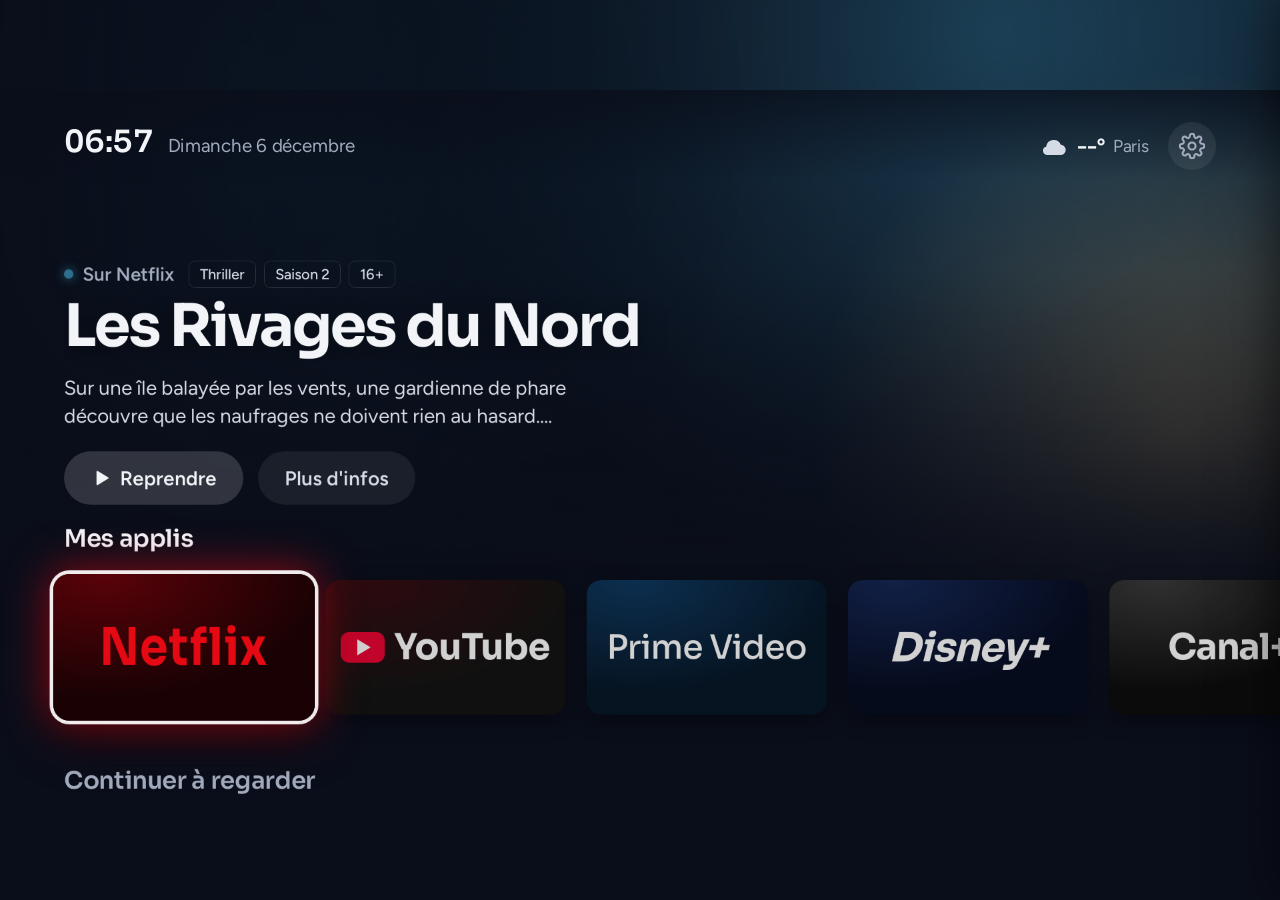
==== tv-launcher/index.html @ 3f5275b5 "Ajoute l'écran d'accueil TV (version web) et le guide Android TV Co-Authored-By: Claude Opus 5.5 <no" ====
<!doctype html>
<html lang="fr">
<head>
<meta charset="utf-8">
<meta name="viewport" content="width=device-width, initial-scale=1">
<title>Accueil TV</title>
<link rel="preconnect" href="https://fonts.googleapis.com">
<link rel="preconnect" href="https://fonts.gstatic.com" crossorigin>
<link href="https://fonts.googleapis.com/css2?family=Figtree:wght@400;500;600;700&family=Sora:wght@500;600;700&display=swap" rel="stylesheet">
<link rel="stylesheet" href="style.css">
</head>
<body>
  <!-- Lumière ambiante : prend les couleurs de l'élément sélectionné -->
  <div class="ambient" aria-hidden="true">
    <div class="blob b1"></div><div class="blob b2"></div><div class="blob b3"></div>
    <div class="ambient-veil"></div>
  </div>

  <div class="stage" id="stage">
    <header class="topbar">
      <div class="clock">
        <span class="time" id="time">--:--</span>
        <span class="date" id="date"></span>
      </div>
      <div class="topbar-right">
        <div class="weather" id="weather" title="Météo">
          <span class="weather-icon" id="weatherIcon"></span>
          <span class="weather-temp" id="weatherTemp">--°</span>
          <span class="weather-city" id="weatherCity"></span>
        </div>
        <button class="icon-btn focusable" id="settingsBtn" data-row="0" data-col="0" aria-label="Paramètres">
          <svg viewBox="0 0 24 24" width="40" height="40" fill="none" stroke="currentColor" stroke-width="1.8" stroke-linecap="round" stroke-linejoin="round"><circle cx="12" cy="12" r="3.2"/><path d="M19.4 15a1.7 1.7 0 0 0 .3 1.8l.1.1a2 2 0 1 1-2.8 2.8l-.1-.1a1.7 1.7 0 0 0-1.8-.3 1.7 1.7 0 0 0-1 1.5V21a2 2 0 1 1-4 0v-.1a1.7 1.7 0 0 0-1.1-1.5 1.7 1.7 0 0 0-1.8.3l-.1.1a2 2 0 1 1-2.8-2.8l.1-.1a1.7 1.7 0 0 0 .3-1.8 1.7 1.7 0 0 0-1.5-1H3a2 2 0 1 1 0-4h.1a1.7 1.7 0 0 0 1.5-1.1 1.7 1.7 0 0 0-.3-1.8l-.1-.1a2 2 0 1 1 2.8-2.8l.1.1a1.7 1.7 0 0 0 1.8.3H9a1.7 1.7 0 0 0 1-1.5V3a2 2 0 1 1 4 0v.1a1.7 1.7 0 0 0 1 1.5 1.7 1.7 0 0 0 1.8-.3l.1-.1a2 2 0 1 1 2.8 2.8l-.1.1a1.7 1.7 0 0 0-.3 1.8V9a1.7 1.7 0 0 0 1.5 1H21a2 2 0 1 1 0 4h-.1a1.7 1.7 0 0 0-1.5 1z"/></svg>
        </button>
      </div>
    </header>

    <main class="scroller" id="scroller">
      <section class="hero" id="hero">
        <div class="hero-text" id="heroText">
          <div class="hero-meta"><p class="hero-source" id="heroSource"></p><div class="hero-tags" id="heroTags"></div></div>
          <h1 class="hero-title" id="heroTitle"></h1>
          <p class="hero-desc" id="heroDesc"></p>
        </div>
        <div class="hero-actions">
          <button class="btn btn-primary focusable" id="heroPlay" data-row="1" data-col="0">
            <svg viewBox="0 0 24 24" width="30" height="30" fill="currentColor"><path d="M7 4.5v15a1 1 0 0 0 1.5.86l12.5-7.5a1 1 0 0 0 0-1.72L8.5 3.64A1 1 0 0 0 7 4.5z"/></svg>
            <span id="heroPlayLabel">Regarder</span>
          </button>
          <button class="btn btn-ghost focusable" id="heroMore" data-row="1" data-col="1">Plus d'infos</button>
        </div>
      </section>

      <div id="rows"></div>
    </main>
  </div>

  <!-- Panneau paramètres -->
  <aside class="settings" id="settings" aria-hidden="true">
    <h2>Paramètres</h2>
    <ul id="settingsList"></ul>
    <p class="settings-hint">Flèches pour choisir, OK pour modifier, Retour pour fermer.</p>
  </aside>

  <!-- Fiche détail -->
  <div class="details" id="details" aria-hidden="true">
    <div class="details-card">
      <h2 id="detailsTitle"></h2>
      <p id="detailsDesc"></p>
      <p class="details-hint">Appuyez sur Retour pour fermer.</p>
    </div>
  </div>

  <div class="toast" id="toast" role="status"></div>

  <script src="data.js"></script>
  <script src="app.js"></script>
</body>
</html>
---- tv-launcher/style.css ----
:root {
  --night: #0A0E1A;
  --night-2: #121829;
  --ink: #F2F4F8;
  --muted: #A3ACBF;
  --line: rgba(255,255,255,.14);
  --glass: rgba(255,255,255,.07);
  --c1: #2E6F8E; --c2: #0E2A3B; --c3: #C7A46B;   /* couleurs ambiantes, pilotées en JS */
  --safe: 96px;                                  /* zone de sécurité TV (5 %) */
  --ease: cubic-bezier(.2,.8,.2,1);
  --dur: 260ms;
  --display: 'Sora', 'Segoe UI', Roboto, system-ui, sans-serif;
  --text: 'Figtree', 'Segoe UI', Roboto, system-ui, sans-serif;
}
* { box-sizing: border-box; margin: 0; padding: 0; }
html, body { width: 100%; height: 100%; overflow: hidden; background: var(--night); color: var(--ink); }
body { font-family: var(--text); -webkit-font-smoothing: antialiased; cursor: default; }
button { font: inherit; color: inherit; background: none; border: 0; cursor: pointer; }
.reduce-motion * { transition-duration: 0ms !important; animation: none !important; }

/* ---------- Lumière ambiante ---------- */
.ambient { position: fixed; inset: 0; overflow: hidden; background: var(--night); }
.blob {
  position: absolute; border-radius: 50%;
  background: radial-gradient(circle at center, currentColor 0%, transparent 68%);
  opacity: .75; transition: color 900ms var(--ease);
  will-change: transform;
}
.b1 { color: var(--c1); width: 95vw; height: 95vw; left: 30vw; top: -45vw; animation: drift1 38s ease-in-out infinite alternate; }
.b2 { color: var(--c3); width: 60vw; height: 60vw; left: 62vw; top: 4vw; opacity: .45; animation: drift2 46s ease-in-out infinite alternate; }
.b3 { color: var(--c2); width: 80vw; height: 80vw; left: -20vw; top: -30vw; opacity: .9; animation: drift3 52s ease-in-out infinite alternate; }
@keyframes drift1 { to { transform: translate(-8vw, 6vw) scale(1.08); } }
@keyframes drift2 { to { transform: translate(-6vw, 10vw) scale(.9); } }
@keyframes drift3 { to { transform: translate(10vw, 4vw) scale(1.1); } }
.ambient-veil {
  position: absolute; inset: 0;
  background:
    linear-gradient(90deg, rgba(10,14,26,.92) 0%, rgba(10,14,26,.55) 45%, rgba(10,14,26,.15) 100%),
    linear-gradient(180deg, rgba(10,14,26,0) 30%, rgba(10,14,26,.85) 62%, var(--night) 85%);
}

/* ---------- Scène 1920×1080 mise à l'échelle ---------- */
.stage {
  position: absolute; left: 50%; top: 50%;
  width: 1920px; height: 1080px;
  transform-origin: center; transform: translate(-50%, -50%) scale(var(--scale, 1));
  overflow: hidden;
}

/* ---------- Barre du haut ---------- */
.topbar {
  position: absolute; z-index: 5; top: 0; left: 0; right: 0; height: 132px;
  padding: 48px var(--safe) 0; display: flex; align-items: flex-start; justify-content: space-between;
  background: linear-gradient(180deg, rgba(10,14,26,.75), rgba(10,14,26,0));
  transition: background 400ms;
}
.stage.scrolled .topbar { background: linear-gradient(180deg, var(--night) 0%, rgba(10,14,26,.94) 70%, rgba(10,14,26,0) 100%); height: 170px; }
.clock { display: flex; align-items: baseline; gap: 22px; }
.time { font-family: var(--display); font-size: 46px; font-weight: 600; letter-spacing: -.01em; font-variant-numeric: tabular-nums; }
.date { font-size: 28px; color: var(--muted); }
.topbar-right { display: flex; align-items: center; gap: 28px; }
.weather { display: flex; align-items: center; gap: 12px; font-size: 30px; }
.weather-icon { width: 46px; height: 46px; display: grid; place-items: center; }
.weather-icon svg { width: 46px; height: 46px; }
.weather-temp { font-family: var(--display); font-weight: 600; font-variant-numeric: tabular-nums; }
.weather-city { color: var(--muted); font-size: 26px; }
.icon-btn {
  width: 72px; height: 72px; border-radius: 50%; display: grid; place-items: center;
  background: var(--glass); color: var(--muted);
  transition: transform var(--dur) var(--ease), background var(--dur), color var(--dur), box-shadow var(--dur);
}
.icon-btn.focused { background: var(--ink); color: var(--night); transform: scale(1.12); box-shadow: 0 0 0 6px rgba(255,255,255,.18), 0 12px 40px rgba(0,0,0,.5); }

/* ---------- Zone défilante ---------- */
.scroller { position: absolute; inset: 0; transition: transform 420ms var(--ease); will-change: transform; }

/* ---------- Bannière ---------- */
.hero { height: 650px; padding: 0 var(--safe) 28px; display: flex; flex-direction: column; justify-content: flex-end; transition: opacity 400ms; }
.hero-text { max-width: 1000px; transition: opacity 220ms, transform 220ms var(--ease); }
.hero-text.swap { opacity: 0; transform: translateY(8px); }
.hero-meta { display: flex; align-items: center; gap: 22px; margin-bottom: 14px; }
.hero-source { font-size: 28px; font-weight: 600; color: var(--muted); display: flex; align-items: center; gap: 14px; }
.hero-source .dot { width: 14px; height: 14px; border-radius: 50%; background: var(--c1); box-shadow: 0 0 16px var(--c1); }
.hero-title {
  font-family: var(--display); font-weight: 700; font-size: 88px; line-height: 1;
  letter-spacing: -.035em; margin-bottom: 20px; text-wrap: balance;
  display: -webkit-box; -webkit-line-clamp: 2; -webkit-box-orient: vertical; overflow: hidden; padding-bottom: .08em;
  text-shadow: 0 6px 40px rgba(0,0,0,.35);
}
.hero-desc { font-size: 30px; line-height: 1.4; color: #D6DBE6; max-width: 40ch;
  display: -webkit-box; -webkit-line-clamp: 2; -webkit-box-orient: vertical; overflow: hidden; }
.hero-tags { display: flex; gap: 12px; flex-wrap: wrap; }
.tag { font-size: 22px; font-weight: 500; padding: 6px 16px; border-radius: 10px; border: 1.5px solid var(--line); color: #D6DBE6; }
.hero-actions { display: flex; gap: 22px; margin-top: 32px; }
.btn {
  height: 80px; padding: 0 40px; border-radius: 40px; font-size: 30px; font-weight: 600;
  display: inline-flex; align-items: center; gap: 14px;
  transition: transform var(--dur) var(--ease), background var(--dur), color var(--dur), box-shadow var(--dur);
}
.btn-primary { background: rgba(255,255,255,.16); }
.btn-ghost { background: rgba(255,255,255,.07); color: #D6DBE6; }
.btn.focused { background: var(--ink); color: var(--night); transform: scale(1.08); box-shadow: 0 0 0 6px rgba(255,255,255,.16), 0 16px 48px rgba(0,0,0,.5); }

/* ---------- Rangées ---------- */
.row { padding: 0 0 46px; }
.row-title { font-family: var(--display); font-size: 36px; font-weight: 600; padding: 0 var(--safe); margin-bottom: 22px; letter-spacing: -.01em; transition: color var(--dur); color: var(--muted); }
.row.active .row-title { color: var(--ink); }
.row-title { transition: color var(--dur), opacity 300ms; }
.row.above .row-title { opacity: 0; }
.row-viewport { overflow: visible; }
.track { position: relative; display: flex; gap: 32px; padding: 18px var(--safe) 30px; transition: transform 380ms var(--ease); will-change: transform; }

/* ---------- Tuiles ---------- */
.tile {
  --g: var(--tc1, #fff);
  position: relative; flex: 0 0 auto; border-radius: 22px; overflow: hidden;
  background: var(--night-2);
  box-shadow: 0 10px 30px rgba(0,0,0,.35);
  transition: transform var(--dur) var(--ease), box-shadow var(--dur) var(--ease), filter var(--dur);
  filter: brightness(.82) saturate(.9);
}
.tile.focused {
  transform: scale(1.09); z-index: 2; filter: none;
  box-shadow:
    0 0 0 5px rgba(255,255,255,.92),
    0 0 60px 6px color-mix(in srgb, var(--g) 60%, transparent),
    0 28px 60px rgba(0,0,0,.6);
}
/* reflet qui balaie la tuile au moment du focus */
.tile::after {
  content: ''; position: absolute; inset: 0; pointer-events: none;
  background: linear-gradient(115deg, transparent 35%, rgba(255,255,255,.22) 50%, transparent 65%);
  transform: translateX(-120%); opacity: 0;
}
.tile.focused::after { animation: sheen 900ms var(--ease) 80ms; }
@keyframes sheen { 0% { transform: translateX(-120%); opacity: 1; } 100% { transform: translateX(120%); opacity: 0; } }

/* Applis */
.tile-app { width: 360px; height: 202px; display: grid; place-items: center;
  background: radial-gradient(120% 120% at 20% 0%, var(--tc2), var(--tc3) 70%); }
.app-logo { font-family: var(--display); font-size: 54px; font-weight: 700; letter-spacing: -.02em; color: var(--logo); display: flex; align-items: center; gap: 14px; }
.app-logo.condensed { font-size: 62px; letter-spacing: .02em; transform: scaleY(1.15); }
.app-logo.light { font-weight: 500; font-size: 50px; }
.app-logo.script { font-style: italic; font-size: 60px; }
.app-logo .play { width: 66px; height: 46px; border-radius: 13px; background: #FF0033; display: grid; place-items: center; }
.app-logo .play::before { content: ''; border-left: 20px solid #fff; border-top: 12px solid transparent; border-bottom: 12px solid transparent; margin-left: 5px; }
.app-name { position: absolute; left: 0; right: 0; bottom: -52px; text-align: center; font-size: 26px; font-weight: 600; opacity: 0; transition: opacity var(--dur), bottom var(--dur) var(--ease); }

/* Continuer à regarder */
.tile-wide { width: 500px; height: 282px; }
.art { position: absolute; inset: 0; }
.art-shade { position: absolute; inset: 0; background: linear-gradient(180deg, transparent 35%, rgba(0,0,0,.78)); }
.tile-info { position: absolute; left: 26px; right: 26px; bottom: 24px; }
.tile-title { font-family: var(--display); font-size: 32px; font-weight: 600; line-height: 1.15; letter-spacing: -.01em; }
.tile-sub { font-size: 24px; color: #D6DBE6; margin-top: 6px; }
.progress { height: 6px; border-radius: 3px; background: rgba(255,255,255,.25); margin-top: 16px; overflow: hidden; }
.progress > i { display: block; height: 100%; background: var(--ink); border-radius: 3px; }
.badge { position: absolute; top: 18px; left: 18px; font-size: 20px; font-weight: 700; padding: 5px 12px; border-radius: 8px; background: rgba(0,0,0,.55); color: var(--badge, #fff); }

/* Recommandations (affiches) */
.tile-poster { width: 270px; height: 400px; }
.tile-poster .tile-title { font-size: 30px; }

/* ---------- Panneau paramètres ---------- */
.settings {
  position: fixed; z-index: 20; top: 0; right: 0; bottom: 0; width: 640px;
  padding: 72px 56px; background: rgba(14,19,34,.96); backdrop-filter: blur(20px);
  box-shadow: -30px 0 80px rgba(0,0,0,.6);
  transform: translateX(105%); transition: transform 380ms var(--ease);
}
.settings.open { transform: none; }
.settings h2 { font-family: var(--display); font-size: 48px; font-weight: 600; margin-bottom: 40px; letter-spacing: -.02em; }
.settings ul { list-style: none; display: flex; flex-direction: column; gap: 14px; }
.setting {
  display: flex; justify-content: space-between; align-items: center; gap: 20px;
  padding: 26px 30px; border-radius: 18px; background: var(--glass); font-size: 30px;
  transition: background var(--dur), color var(--dur), transform var(--dur) var(--ease);
}
.setting .val { color: var(--muted); font-weight: 600; display: flex; align-items: center; gap: 10px; }
.setting.focused { background: var(--ink); color: var(--night); transform: scale(1.03); }
.setting.focused .val { color: #3A4256; }
.switch { width: 64px; height: 36px; border-radius: 18px; background: rgba(255,255,255,.2); position: relative; transition: background var(--dur); }
.switch::after { content: ''; position: absolute; top: 4px; left: 4px; width: 28px; height: 28px; border-radius: 50%; background: #fff; transition: transform var(--dur) var(--ease); }
.switch.on { background: #3FB37F; }
.switch.on::after { transform: translateX(28px); }
.settings-hint { position: absolute; bottom: 56px; left: 56px; right: 56px; font-size: 24px; color: var(--muted); line-height: 1.4; }

/* ---------- Fiche détail ---------- */
.details { position: fixed; z-index: 15; inset: 0; display: grid; place-items: center; background: rgba(5,8,15,.7); opacity: 0; pointer-events: none; transition: opacity 300ms; }
.details.open { opacity: 1; pointer-events: auto; }
.details-card { width: min(1100px, 86vw); padding: 64px; border-radius: 28px; background: rgba(20,26,44,.95); box-shadow: 0 40px 120px rgba(0,0,0,.6); transform: scale(.96); transition: transform 300ms var(--ease); }
.details.open .details-card { transform: none; }
.details-card h2 { font-family: var(--display); font-size: 64px; letter-spacing: -.03em; margin-bottom: 24px; }
.details-card p { font-size: 32px; line-height: 1.45; color: #D6DBE6; max-width: 46ch; }
.details-card .details-hint { font-size: 24px; color: var(--muted); margin-top: 36px; }

/* ---------- Toast ---------- */
.toast {
  position: fixed; z-index: 30; left: 50%; bottom: 64px; transform: translate(-50%, 30px);
  padding: 22px 40px; border-radius: 40px; background: var(--ink); color: var(--night);
  font-size: 30px; font-weight: 600; opacity: 0; transition: opacity 250ms, transform 300ms var(--ease);
  box-shadow: 0 20px 60px rgba(0,0,0,.5);
}
.toast.show { opacity: 1; transform: translate(-50%, 0); }

/* Le panneau et le toast sont hors scène : on les met aussi à l'échelle */
.settings, .details-card, .toast { zoom: var(--scale, 1); }

@media (prefers-reduced-motion: reduce) {
  .blob, .tile.focused::after { animation: none; }
}
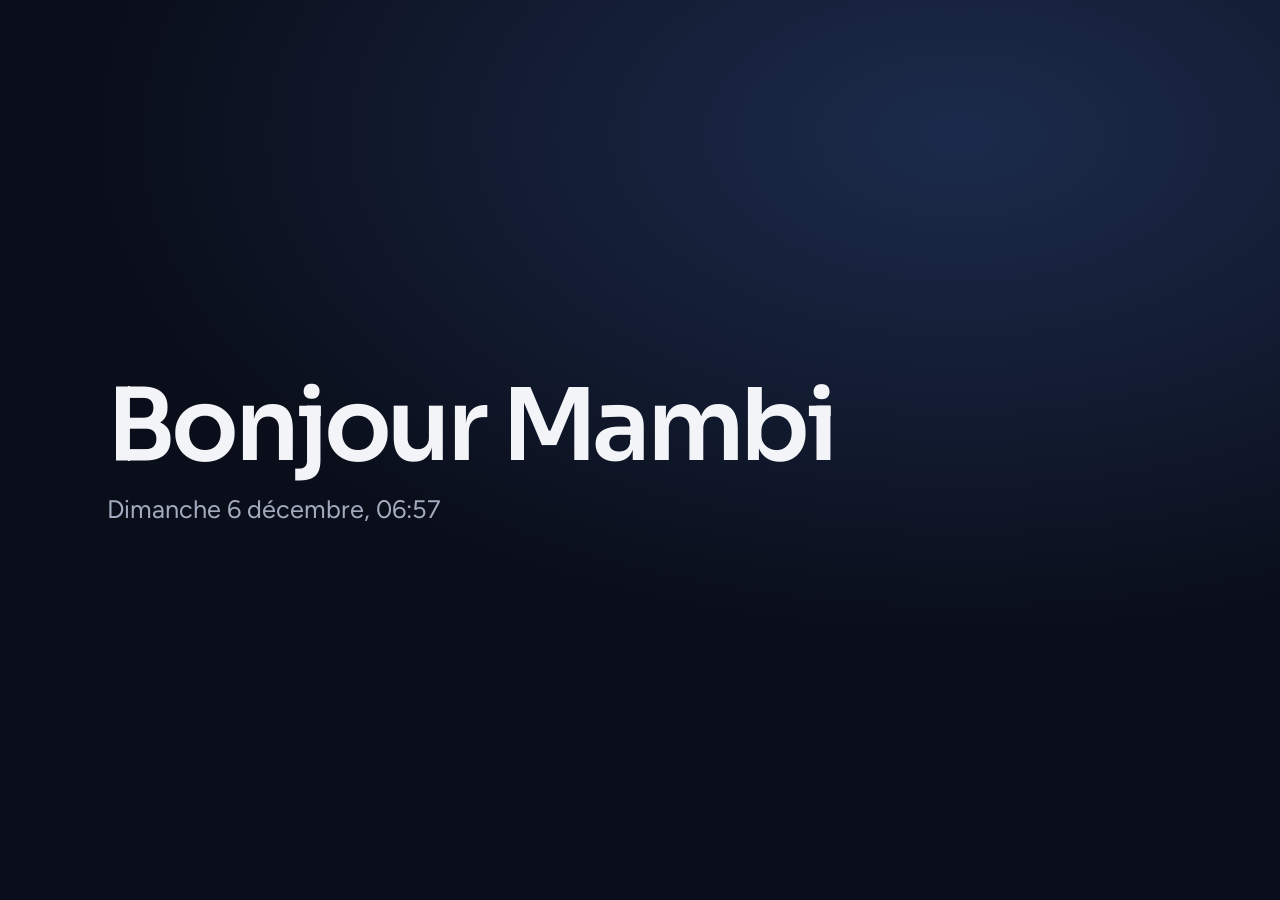
==== commit ec0e180f: "Ajoute bannière tournante, favoris, veille, météo détaillée et sons - Ouverture des applis installée" ====
--- a/tv-launcher/index.html
+++ b/tv-launcher/index.html
@@ -23,12 +23,12 @@
         <span class="date" id="date"></span>
       </div>
       <div class="topbar-right">
-        <div class="weather" id="weather" title="Météo">
+        <button class="weather focusable" id="weather" aria-label="Météo détaillée">
           <span class="weather-icon" id="weatherIcon"></span>
           <span class="weather-temp" id="weatherTemp">--°</span>
           <span class="weather-city" id="weatherCity"></span>
-        </div>
-        <button class="icon-btn focusable" id="settingsBtn" data-row="0" data-col="0" aria-label="Paramètres">
+        </button>
+        <button class="icon-btn focusable" id="settingsBtn" aria-label="Paramètres">
           <svg viewBox="0 0 24 24" width="40" height="40" fill="none" stroke="currentColor" stroke-width="1.8" stroke-linecap="round" stroke-linejoin="round"><circle cx="12" cy="12" r="3.2"/><path d="M19.4 15a1.7 1.7 0 0 0 .3 1.8l.1.1a2 2 0 1 1-2.8 2.8l-.1-.1a1.7 1.7 0 0 0-1.8-.3 1.7 1.7 0 0 0-1 1.5V21a2 2 0 1 1-4 0v-.1a1.7 1.7 0 0 0-1.1-1.5 1.7 1.7 0 0 0-1.8.3l-.1.1a2 2 0 1 1-2.8-2.8l.1-.1a1.7 1.7 0 0 0 .3-1.8 1.7 1.7 0 0 0-1.5-1H3a2 2 0 1 1 0-4h.1a1.7 1.7 0 0 0 1.5-1.1 1.7 1.7 0 0 0-.3-1.8l-.1-.1a2 2 0 1 1 2.8-2.8l.1.1a1.7 1.7 0 0 0 1.8.3H9a1.7 1.7 0 0 0 1-1.5V3a2 2 0 1 1 4 0v.1a1.7 1.7 0 0 0 1 1.5 1.7 1.7 0 0 0 1.8-.3l.1-.1a2 2 0 1 1 2.8 2.8l-.1.1a1.7 1.7 0 0 0-.3 1.8V9a1.7 1.7 0 0 0 1.5 1H21a2 2 0 1 1 0 4h-.1a1.7 1.7 0 0 0-1.5 1z"/></svg>
         </button>
       </div>
@@ -38,15 +38,17 @@
       <section class="hero" id="hero">
         <div class="hero-text" id="heroText">
           <div class="hero-meta"><p class="hero-source" id="heroSource"></p><div class="hero-tags" id="heroTags"></div></div>
+          <div class="hero-logo" id="heroLogo" aria-hidden="true"></div>
           <h1 class="hero-title" id="heroTitle"></h1>
           <p class="hero-desc" id="heroDesc"></p>
         </div>
         <div class="hero-actions">
-          <button class="btn btn-primary focusable" id="heroPlay" data-row="1" data-col="0">
+          <button class="btn btn-primary focusable" id="heroPlay">
             <svg viewBox="0 0 24 24" width="30" height="30" fill="currentColor"><path d="M7 4.5v15a1 1 0 0 0 1.5.86l12.5-7.5a1 1 0 0 0 0-1.72L8.5 3.64A1 1 0 0 0 7 4.5z"/></svg>
             <span id="heroPlayLabel">Regarder</span>
           </button>
-          <button class="btn btn-ghost focusable" id="heroMore" data-row="1" data-col="1">Plus d'infos</button>
+          <button class="btn btn-ghost focusable" id="heroMore">Plus d'infos</button>
+          <div class="hero-dots" id="heroDots" aria-hidden="true"></div>
         </div>
       </section>
 
@@ -56,10 +58,31 @@
 
   <!-- Panneau paramètres -->
   <aside class="settings" id="settings" aria-hidden="true">
-    <h2>Paramètres</h2>
+    <h2 id="settingsTitle">Paramètres</h2>
     <ul id="settingsList"></ul>
-    <p class="settings-hint">Flèches pour choisir, OK pour modifier, Retour pour fermer.</p>
+    <p class="settings-hint" id="settingsHint"></p>
   </aside>
+
+  <!-- Météo détaillée -->
+  <div class="details" id="weatherPanel" aria-hidden="true">
+    <div class="details-card weather-card" id="weatherCard"></div>
+  </div>
+
+  <!-- Mode veille -->
+  <div class="saver" id="saver" aria-hidden="true">
+    <div class="saver-scenes" id="saverScenes"></div>
+    <div class="saver-info" id="saverInfo">
+      <div class="saver-time" id="saverTime"></div>
+      <div class="saver-date" id="saverDate"></div>
+      <div class="saver-weather" id="saverWeather"></div>
+    </div>
+  </div>
+
+  <!-- Écran de démarrage -->
+  <div class="splash" id="splash">
+    <p class="splash-greeting" id="splashGreeting"></p>
+    <p class="splash-sub" id="splashSub"></p>
+  </div>
 
   <!-- Fiche détail -->
   <div class="details" id="details" aria-hidden="true">
--- a/tv-launcher/style.css
+++ b/tv-launcher/style.css
@@ -42,6 +42,7 @@
 /* ---------- Scène 1920×1080 mise à l'échelle ---------- */
 .stage {
   position: absolute; left: 50%; top: 50%;
+  transition: opacity 900ms ease, transform 900ms var(--ease);
   width: 1920px; height: 1080px;
   transform-origin: center; transform: translate(-50%, -50%) scale(var(--scale, 1));
   overflow: hidden;
@@ -59,7 +60,10 @@
 .time { font-family: var(--display); font-size: 46px; font-weight: 600; letter-spacing: -.01em; font-variant-numeric: tabular-nums; }
 .date { font-size: 28px; color: var(--muted); }
 .topbar-right { display: flex; align-items: center; gap: 28px; }
-.weather { display: flex; align-items: center; gap: 12px; font-size: 30px; }
+.weather { display: flex; align-items: center; gap: 12px; font-size: 30px; padding: 8px 24px 8px 14px; border-radius: 40px;
+  transition: transform var(--dur) var(--ease), background var(--dur), color var(--dur), box-shadow var(--dur); }
+.weather.focused { background: var(--ink); color: var(--night); transform: scale(1.08); box-shadow: 0 0 0 6px rgba(255,255,255,.16), 0 12px 40px rgba(0,0,0,.5); }
+.weather.focused .weather-city { color: #3A4256; }
 .weather-icon { width: 46px; height: 46px; display: grid; place-items: center; }
 .weather-icon svg { width: 46px; height: 46px; }
 .weather-temp { font-family: var(--display); font-weight: 600; font-variant-numeric: tabular-nums; }
@@ -80,6 +84,7 @@
 .hero-text.swap { opacity: 0; transform: translateY(8px); }
 .hero-meta { display: flex; align-items: center; gap: 22px; margin-bottom: 14px; }
 .hero-source { font-size: 28px; font-weight: 600; color: var(--muted); display: flex; align-items: center; gap: 14px; }
+.src-icon { width: 40px; height: 40px; border-radius: 10px; box-shadow: 0 4px 14px rgba(0,0,0,.4); }
 .hero-source .dot { width: 14px; height: 14px; border-radius: 50%; background: var(--c1); box-shadow: 0 0 16px var(--c1); }
 .hero-title {
   font-family: var(--display); font-weight: 700; font-size: 88px; line-height: 1;
@@ -102,7 +107,7 @@
 .btn.focused { background: var(--ink); color: var(--night); transform: scale(1.08); box-shadow: 0 0 0 6px rgba(255,255,255,.16), 0 16px 48px rgba(0,0,0,.5); }
 
 /* ---------- Rangées ---------- */
-.row { padding: 0 0 46px; }
+.row { padding: 0 0 46px; transition: opacity 300ms; }
 .row-title { font-family: var(--display); font-size: 36px; font-weight: 600; padding: 0 var(--safe); margin-bottom: 22px; letter-spacing: -.01em; transition: color var(--dur); color: var(--muted); }
 .row.active .row-title { color: var(--ink); }
 .row-title { transition: color var(--dur), opacity 300ms; }
@@ -135,16 +140,18 @@
 .tile.focused::after { animation: sheen 900ms var(--ease) 80ms; }
 @keyframes sheen { 0% { transform: translateX(-120%); opacity: 1; } 100% { transform: translateX(120%); opacity: 0; } }
 
-/* Applis */
+/* Applis : grand logo de la marque qui remplit la tuile */
 .tile-app { width: 360px; height: 202px; display: grid; place-items: center;
   background: radial-gradient(120% 120% at 20% 0%, var(--tc2), var(--tc3) 70%); }
 .app-logo { font-family: var(--display); font-size: 54px; font-weight: 700; letter-spacing: -.02em; color: var(--logo); display: flex; align-items: center; gap: 14px; }
 .app-logo.condensed { font-size: 62px; letter-spacing: .02em; transform: scaleY(1.15); }
-.app-logo.light { font-weight: 500; font-size: 50px; }
-.app-logo.script { font-style: italic; font-size: 60px; }
+.app-logo.bold { font-size: 58px; }
 .app-logo .play { width: 66px; height: 46px; border-radius: 13px; background: #FF0033; display: grid; place-items: center; }
 .app-logo .play::before { content: ''; border-left: 20px solid #fff; border-top: 12px solid transparent; border-bottom: 12px solid transparent; margin-left: 5px; }
-.app-name { position: absolute; left: 0; right: 0; bottom: -52px; text-align: center; font-size: 26px; font-weight: 600; opacity: 0; transition: opacity var(--dur), bottom var(--dur) var(--ease); }
+.app-logo-img { width: 270px; height: 110px; object-fit: contain; }
+.app-logo-disney { width: 250px; height: 130px; filter: brightness(0) invert(1); } /* version blanche officielle, lisible sur fond sombre */
+.app-logo-deezer { width: 280px; }
+.app-logo-prime { filter: brightness(0) invert(1); } /* blanc sur le bleu Prime, comme l'icône officielle */
 
 /* Continuer à regarder */
 .tile-wide { width: 500px; height: 282px; }
@@ -155,7 +162,9 @@
 .tile-sub { font-size: 24px; color: #D6DBE6; margin-top: 6px; }
 .progress { height: 6px; border-radius: 3px; background: rgba(255,255,255,.25); margin-top: 16px; overflow: hidden; }
 .progress > i { display: block; height: 100%; background: var(--ink); border-radius: 3px; }
-.badge { position: absolute; top: 18px; left: 18px; font-size: 20px; font-weight: 700; padding: 5px 12px; border-radius: 8px; background: rgba(0,0,0,.55); color: var(--badge, #fff); }
+.badge { position: absolute; top: 16px; left: 16px; display: flex; align-items: center; gap: 10px; font-size: 20px; font-weight: 700;
+  padding: 5px 12px 5px 5px; border-radius: 10px; background: rgba(0,0,0,.55); }
+.badge img { width: 30px; height: 30px; border-radius: 7px; }
 
 /* Recommandations (affiches) */
 .tile-poster { width: 270px; height: 400px; }
@@ -169,11 +178,12 @@
   transform: translateX(105%); transition: transform 380ms var(--ease);
 }
 .settings.open { transform: none; }
-.settings h2 { font-family: var(--display); font-size: 48px; font-weight: 600; margin-bottom: 40px; letter-spacing: -.02em; }
+.settings h2 { font-family: var(--display); font-size: 48px; font-weight: 600; margin-bottom: 32px; letter-spacing: -.02em; }
+.settings ul { gap: 12px; }
 .settings ul { list-style: none; display: flex; flex-direction: column; gap: 14px; }
 .setting {
   display: flex; justify-content: space-between; align-items: center; gap: 20px;
-  padding: 26px 30px; border-radius: 18px; background: var(--glass); font-size: 30px;
+  padding: 20px 28px; border-radius: 18px; background: var(--glass); font-size: 28px;
   transition: background var(--dur), color var(--dur), transform var(--dur) var(--ease);
 }
 .setting .val { color: var(--muted); font-weight: 600; display: flex; align-items: center; gap: 10px; }
@@ -209,3 +219,92 @@
 @media (prefers-reduced-motion: reduce) {
   .blob, .tile.focused::after { animation: none; }
 }
+
+
+/* ---------- Bannière : logo de l'appli mise en avant ---------- */
+.hero-logo { height: 150px; display: flex; align-items: center; margin-bottom: 26px; }
+.hero-logo:empty { display: none; }
+.hero-logo .app-logo { font-size: 124px; }
+.hero-logo .app-logo.condensed { font-size: 146px; transform: scaleY(1.12); transform-origin: left center; }
+.hero-logo .app-logo .play { width: 150px; height: 104px; border-radius: 30px; }
+.hero-logo .app-logo .play::before { border-left-width: 44px; border-top-width: 27px; border-bottom-width: 27px; margin-left: 10px; }
+.hero-logo .app-logo { gap: 30px; }
+.hero-logo .app-logo-img { width: auto; height: 136px; max-width: 640px; object-fit: contain; object-position: left center; }
+.hero-logo .app-logo-disney { height: 168px; }
+.hero-logo .app-logo-canal { height: 104px; }
+.hero-logo .app-logo-deezer { height: 112px; }
+.hero-text.is-app .hero-title { position: absolute; width: 1px; height: 1px; overflow: hidden; clip: rect(0 0 0 0); }
+.hero-text.is-app .hero-meta { display: none; }
+.hero-actions { align-items: center; }
+.hero-dots { display: flex; gap: 12px; align-items: center; margin-left: 30px; transition: opacity 300ms; }
+.hero-dots.hidden { opacity: 0; }
+.dot-i { position: relative; width: 14px; height: 14px; border-radius: 7px; background: rgba(255,255,255,.28); overflow: hidden; transition: width 400ms var(--ease); }
+.dot-i.on { width: 60px; }
+.dot-i.on::after { content: ''; position: absolute; inset: 0; background: var(--ink); transform-origin: left; transform: scaleX(0); animation: dotfill var(--rot, 10s) linear forwards; }
+.hero-dots.paused .dot-i.on::after { animation: none; transform: none; opacity: .6; }
+@keyframes dotfill { to { transform: scaleX(1); } }
+
+/* ---------- Favoris (paramètres) ---------- */
+.fav-left { display: flex; align-items: center; gap: 20px; }
+.fav-check { width: 34px; height: 34px; border-radius: 10px; border: 3px solid rgba(255,255,255,.45); display: grid; place-items: center; flex: none; }
+.fav-check.on { background: #3FB37F; border-color: #3FB37F; }
+.fav-check.on::after { content: ''; width: 9px; height: 17px; border: solid #fff; border-width: 0 4px 4px 0; transform: translateY(-2px) rotate(45deg); }
+.setting.focused .fav-check:not(.on) { border-color: #3A4256; }
+.fav-pos { width: 30px; color: var(--muted); font-variant-numeric: tabular-nums; }
+.setting.focused .fav-pos { color: #3A4256; }
+.setting.grab { background: #FFD166; color: var(--night); transform: scale(1.05) translateX(-10px); box-shadow: 0 14px 40px rgba(0,0,0,.5); }
+.setting.grab .val, .setting.grab .fav-pos { color: #5A4310; }
+.setting.off .fav-name { opacity: .55; }
+
+/* ---------- Météo détaillée ---------- */
+.weather-card { width: min(1280px, 92vw); }
+.wx-head { display: flex; justify-content: space-between; align-items: baseline; gap: 24px; margin-bottom: 18px; }
+.wx-head h2 { margin-bottom: 0; }
+.wx-upd { font-size: 24px; color: var(--muted); }
+.wx-now { display: flex; align-items: center; gap: 36px; }
+.wx-now .wx-icon svg { width: 150px; height: 150px; display: block; }
+.wx-temp { font-family: var(--display); font-size: 140px; font-weight: 600; line-height: 1; letter-spacing: -.04em; font-variant-numeric: tabular-nums; }
+.wx-cond { font-size: 40px; font-weight: 600; }
+.wx-meta { display: flex; flex-wrap: wrap; gap: 14px 30px; font-size: 28px; color: #D6DBE6; margin-top: 12px; }
+.wx-meta b { font-weight: 700; color: var(--ink); }
+.wx-days { display: grid; grid-template-columns: repeat(5, 1fr); gap: 18px; margin-top: 44px; }
+.wx-day { background: var(--glass); border-radius: 20px; padding: 22px 16px; text-align: center; font-size: 28px; }
+.wx-day .d { font-weight: 600; }
+.wx-day svg { width: 76px; height: 76px; margin: 12px auto; display: block; }
+.wx-day .hi { font-weight: 700; font-family: var(--display); }
+.wx-day .lo { color: var(--muted); margin-left: 10px; }
+.wx-day .rain { color: #8CC8FF; font-size: 22px; margin-top: 8px; }
+.wx-empty { font-size: 32px; line-height: 1.45; color: #D6DBE6; max-width: 40ch; }
+.weather-card .details-hint { font-size: 24px; color: var(--muted); margin-top: 32px; }
+
+/* ---------- Mode veille ---------- */
+.saver { position: fixed; inset: 0; z-index: 40; background: #02040A; opacity: 0; visibility: hidden; transition: opacity 1400ms ease, visibility 0s 1400ms; cursor: none; }
+.saver.on { opacity: 1; visibility: visible; transition: opacity 1400ms ease; }
+.saver-scenes, .scene { position: absolute; inset: 0; overflow: hidden; }
+.scene { opacity: 0; transition: opacity 4s ease; }
+.scene.show { opacity: 1; }
+.scene-inner { position: absolute; inset: -6%; will-change: transform; animation: kb 60s ease-in-out infinite alternate; }
+.scene:nth-child(even) .scene-inner { animation-name: kb2; }
+.scene svg { width: 100%; height: 100%; display: block; }
+@keyframes kb { from { transform: scale(1) translate(0, 0); } to { transform: scale(1.1) translate(-2.5%, -1.5%); } }
+@keyframes kb2 { from { transform: scale(1.1) translate(2%, -1%); } to { transform: scale(1) translate(0, 0); } }
+.saver::after { content: ''; position: absolute; inset: 0; background: linear-gradient(20deg, rgba(0,0,0,.55) 0%, rgba(0,0,0,.1) 45%, transparent 70%); pointer-events: none; }
+.saver-info { position: absolute; z-index: 1; left: 120px; bottom: 110px; zoom: var(--scale, 1); text-shadow: 0 4px 30px rgba(0,0,0,.45);
+  animation: wander 900s ease-in-out infinite alternate; }
+@keyframes wander { 0% { transform: translate(0, 0); } 33% { transform: translate(780px, -40px); } 66% { transform: translate(360px, -420px); } 100% { transform: translate(1000px, -380px); } }
+.saver-time { font-family: var(--display); font-size: 220px; font-weight: 600; line-height: .95; letter-spacing: -.045em; font-variant-numeric: tabular-nums; }
+.saver-date { font-size: 46px; font-weight: 500; margin-top: 14px; }
+.saver-weather { display: flex; align-items: center; gap: 16px; font-size: 38px; margin-top: 18px; color: rgba(255,255,255,.9); }
+.saver-weather svg { width: 58px; height: 58px; }
+
+/* ---------- Écran de démarrage ---------- */
+.splash { position: fixed; inset: 0; z-index: 50; display: flex; flex-direction: column; justify-content: center;
+  background: radial-gradient(110% 90% at 75% 15%, #1C2B4C 0%, var(--night) 62%);
+  transition: opacity 800ms ease, visibility 0s 800ms; }
+.splash.out { opacity: 0; visibility: hidden; }
+.splash-greeting, .splash-sub { zoom: var(--scale, 1); padding-left: 160px; opacity: 0; transform: translateY(26px); animation: rise 1000ms var(--ease) forwards; }
+.splash-greeting { font-family: var(--display); font-size: 150px; font-weight: 600; letter-spacing: -.045em; line-height: 1; animation-delay: 150ms; }
+.splash-sub { font-size: 38px; color: var(--muted); margin-top: 26px; animation-delay: 550ms; }
+@keyframes rise { to { opacity: 1; transform: none; } }
+.stage.intro { opacity: 0; transform: translate(-50%, -50%) scale(calc(var(--scale, 1) * 1.035)); }
+.reduce-motion .dot-i.on::after { transform: none; opacity: .6; }
